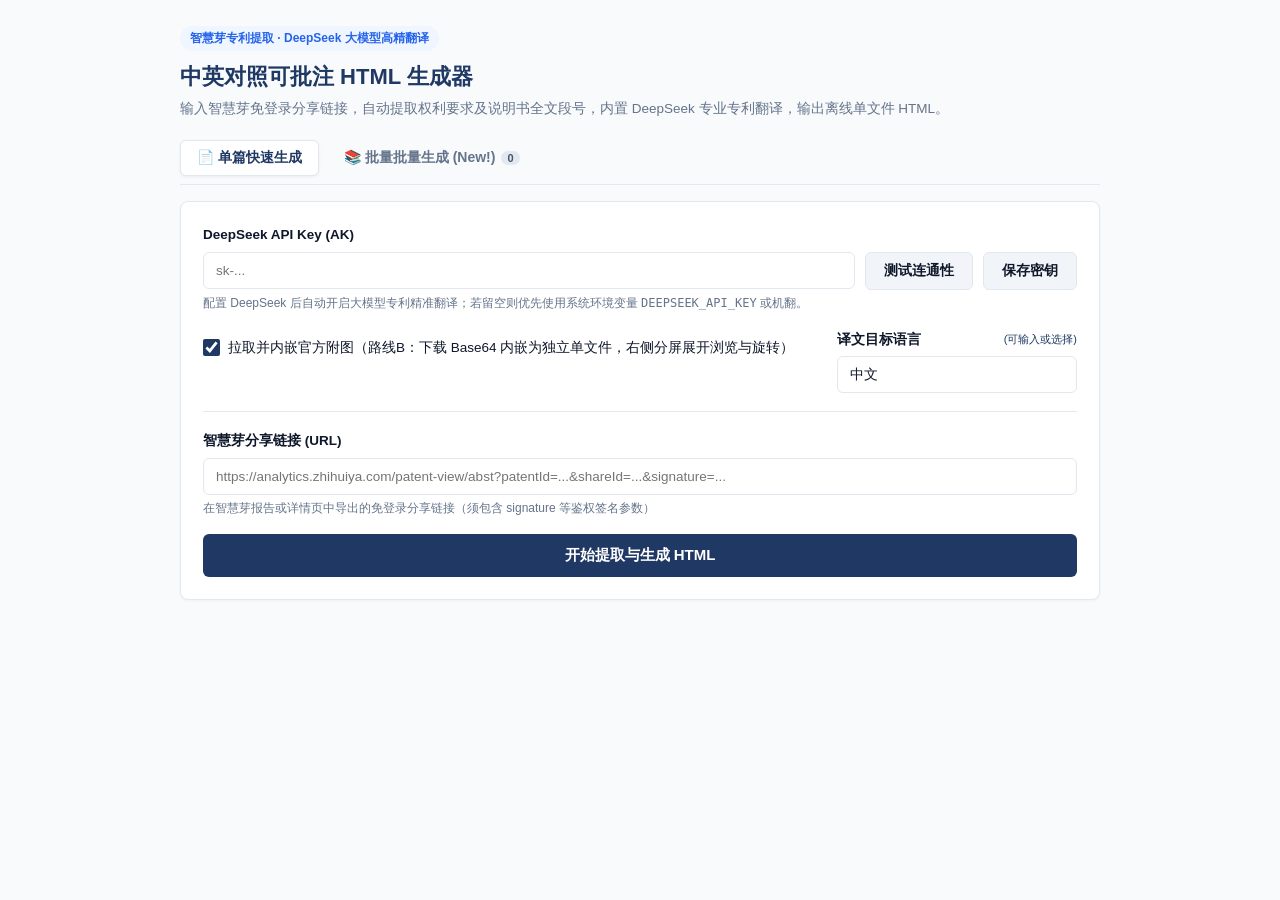
==== patent-anno-share/web/index.html @ 2f1590d3 "feat: initial commit for patent-tools with 5 core modules" ====
<!DOCTYPE html>
<html lang="zh-CN">
<head>
<meta charset="utf-8">
<meta name="viewport" content="width=device-width, initial-scale=1.0">
<title>智慧芽专利中英对照可批注 HTML 生成器</title>
<style>
:root {
  --primary: #1f3864;
  --primary-hover: #2a4b87;
  --accent: #2563eb;
  --accent-light: #eff6ff;
  --bg: #f8fafc;
  --card-bg: #ffffff;
  --text: #0f172a;
  --text-muted: #64748b;
  --border: #e2e8f0;
  --success: #10b981;
  --success-bg: #ecfdf5;
  --warning: #f59e0b;
  --danger: #ef4444;
  --radius: 8px;
}
* { box-sizing: border-box; margin: 0; padding: 0; }
body {
  font-family: -apple-system, BlinkMacSystemFont, "Segoe UI", Roboto, "Helvetica Neue", "PingFang SC", "Microsoft YaHei", sans-serif;
  background-color: var(--bg);
  color: var(--text);
  line-height: 1.6;
  padding: 24px 20px;
}
.container {
  max-width: 920px;
  margin: 0 auto;
}
header {
  margin-bottom: 20px;
}
.badge {
  display: inline-block;
  background: var(--accent-light);
  color: var(--accent);
  font-size: 12px;
  font-weight: 600;
  padding: 3px 10px;
  border-radius: 999px;
  margin-bottom: 8px;
}
h1 {
  font-size: 22px;
  color: var(--primary);
  font-weight: 700;
  margin-bottom: 4px;
}
.subtitle {
  color: var(--text-muted);
  font-size: 13.5px;
}

/* 导航 Tabs */
.tab-header {
  display: flex;
  gap: 8px;
  margin-bottom: 16px;
  border-bottom: 1px solid var(--border);
  padding-bottom: 8px;
}
.nav-tab {
  padding: 8px 16px;
  font-size: 14px;
  font-weight: 600;
  border-radius: 6px;
  border: 1px solid transparent;
  background: transparent;
  color: var(--text-muted);
  cursor: pointer;
  transition: all 0.15s;
  display: flex;
  align-items: center;
  gap: 6px;
}
.nav-tab:hover {
  background: #e2e8f0;
  color: var(--text);
}
.nav-tab.active {
  background: #fff;
  color: var(--primary);
  border-color: var(--border);
  box-shadow: 0 1px 3px rgba(0,0,0,0.06);
}
.nav-tab .tab-count {
  font-size: 11px;
  padding: 1px 6px;
  border-radius: 99px;
  background: #e2e8f0;
  color: #475569;
}
.nav-tab.active .tab-count {
  background: var(--primary);
  color: #fff;
}

.card {
  background: var(--card-bg);
  border: 1px solid var(--border);
  border-radius: var(--radius);
  padding: 22px;
  margin-bottom: 20px;
  box-shadow: 0 1px 3px rgba(0,0,0,0.04);
}
.form-group {
  margin-bottom: 16px;
}
label {
  display: block;
  font-size: 13.5px;
  font-weight: 600;
  color: var(--text);
  margin-bottom: 6px;
}
.hint {
  font-size: 12px;
  color: var(--text-muted);
  margin-top: 4px;
}
input[type="text"], input[type="password"], textarea {
  width: 100%;
  padding: 10px 12px;
  border: 1px solid var(--border);
  border-radius: 6px;
  font-size: 13.5px;
  color: var(--text);
  outline: none;
  font-family: inherit;
  transition: border-color 0.15s;
}
input[type="text"]:focus, input[type="password"]:focus, textarea:focus {
  border-color: var(--accent);
  box-shadow: 0 0 0 3px rgba(37,99,235,0.12);
}
textarea {
  min-height: 100px;
  resize: vertical;
  line-height: 1.5;
}

/* 上传拖拽区域 */
.dropzone {
  border: 2px dashed #cbd5e1;
  border-radius: 8px;
  padding: 26px 20px;
  text-align: center;
  background: #f8fafc;
  cursor: pointer;
  transition: all 0.2s;
  margin-bottom: 12px;
}
.dropzone:hover, .dropzone.dragover {
  border-color: var(--accent);
  background: var(--accent-light);
}
.dropzone .icon {
  font-size: 28px;
  margin-bottom: 6px;
}
.dropzone .primary-text {
  font-size: 14px;
  font-weight: 600;
  color: var(--primary);
}
.dropzone .sub-text {
  font-size: 12px;
  color: var(--text-muted);
  margin-top: 3px;
}

.row {
  display: flex;
  gap: 10px;
  align-items: center;
}
.btn {
  display: inline-flex;
  align-items: center;
  justify-content: center;
  padding: 9px 18px;
  font-size: 13.5px;
  font-weight: 600;
  border-radius: 6px;
  border: none;
  cursor: pointer;
  transition: all 0.15s;
  gap: 6px;
}
.btn-primary {
  background: var(--primary);
  color: #fff;
  width: 100%;
  padding: 12px;
  font-size: 15px;
}
.btn-primary:hover {
  background: var(--primary-hover);
}
.btn-primary:disabled {
  background: #94a3b8;
  cursor: not-allowed;
}
.btn-secondary {
  background: #f1f5f9;
  color: var(--text);
  border: 1px solid var(--border);
  white-space: nowrap;
}
.btn-secondary:hover {
  background: #e2e8f0;
}
.btn-success {
  background: #16a34a;
  color: #fff;
}
.btn-success:hover {
  background: #15803d;
}
.btn-sm {
  padding: 4px 10px;
  font-size: 12px;
}
.btn-danger {
  background: #fee2e2;
  color: #b91c1c;
}
.btn-danger:hover {
  background: #fecaca;
}

/* 批量表格 */
.batch-table-wrap {
  margin-top: 14px;
  border: 1px solid var(--border);
  border-radius: 6px;
  overflow: hidden;
  max-height: 280px;
  overflow-y: auto;
}
table.batch-table {
  width: 100%;
  border-collapse: collapse;
  font-size: 12.5px;
  text-align: left;
}
table.batch-table th {
  background: #f1f5f9;
  padding: 8px 12px;
  font-weight: 600;
  color: #475569;
  border-bottom: 1px solid var(--border);
  position: sticky;
  top: 0;
  z-index: 10;
}
table.batch-table td {
  padding: 8px 12px;
  border-bottom: 1px solid var(--border);
}
table.batch-table tr:hover {
  background: #f8fafc;
}
.status-pill {
  display: inline-block;
  padding: 2px 8px;
  border-radius: 99px;
  font-size: 11px;
  font-weight: 600;
}
.status-waiting { background: #e2e8f0; color: #475569; }
.status-running { background: #dbeafe; color: #1e40af; animation: pulse 1.2s infinite; }
.status-completed { background: #dcfce7; color: #15803d; }
.status-failed { background: #fee2e2; color: #991b1b; }
@keyframes pulse { 0% { opacity: 0.6; } 50% { opacity: 1; } 100% { opacity: 0.6; } }

/* 进度与日志 */
.progress-box {
  display: none;
  margin-top: 18px;
}
.progress-bar-bg {
  height: 8px;
  background: #e2e8f0;
  border-radius: 999px;
  overflow: hidden;
  margin-bottom: 6px;
}
.progress-bar-fill {
  height: 100%;
  width: 0%;
  background: var(--accent);
  transition: width 0.3s;
}
.progress-status {
  font-size: 13px;
  color: var(--text-muted);
  display: flex;
  justify-content: space-between;
}
.log-box {
  background: #0f172a;
  color: #f1f5f9;
  border-radius: 6px;
  padding: 12px 14px;
  font-family: Consolas, Monaco, "Courier New", monospace;
  font-size: 12px;
  line-height: 1.5;
  height: 160px;
  overflow-y: auto;
  margin-top: 12px;
  white-space: pre-wrap;
  word-break: break-all;
}

.result-card {
  display: none;
  background: #f0fdf4;
  border: 1px solid #bbf7d0;
  border-radius: var(--radius);
  padding: 16px 18px;
  margin-top: 18px;
}
.result-card h3 {
  color: #166534;
  font-size: 15px;
  margin-bottom: 6px;
  display: flex;
  align-items: center;
  gap: 6px;
}
.result-info {
  font-size: 13px;
  color: #15803d;
  margin-bottom: 12px;
}
.action-buttons {
  display: flex;
  gap: 10px;
}
.action-buttons .btn {
  flex: 1;
}
</style>
</head>
<body>

<div class="container">
  <header>
    <div class="badge">智慧芽专利提取 · DeepSeek 大模型高精翻译</div>
    <h1>中英对照可批注 HTML 生成器</h1>
    <div class="subtitle">输入智慧芽免登录分享链接，自动提取权利要求及说明书全文段号，内置 DeepSeek 专业专利翻译，输出离线单文件 HTML。</div>
  </header>

  <!-- 选项卡切换 -->
  <div class="tab-header">
    <button class="nav-tab active" id="tabSingle" onclick="switchMode('single')">
      <span>📄 单篇快速生成</span>
    </button>
    <button class="nav-tab" id="tabBatch" onclick="switchMode('batch')">
      <span>📚 批量批量生成 (New!)</span>
      <span class="tab-count" id="badgeBatchCount">0</span>
    </button>
  </div>

  <div class="card">
    <!-- 通用配置：DeepSeek API Key -->
    <div class="form-group">
      <label for="apiKey">DeepSeek API Key (AK)</label>
      <div class="row">
        <input type="password" id="apiKey" placeholder="sk-..." autocomplete="off">
        <button class="btn btn-secondary" id="btnTestKey" type="button">测试连通性</button>
        <button class="btn btn-secondary" id="btnSaveKey" type="button">保存密钥</button>
      </div>
      <div id="testResult" style="display:none; font-size:12.5px; margin-top:6px; padding:6px 10px; border-radius:4px;"></div>
      <div class="hint">配置 DeepSeek 后自动开启大模型专利精准翻译；若留空则优先使用系统环境变量 <code>DEEPSEEK_API_KEY</code> 或机翻。</div>
    </div>

    <!-- 通用配置：附图拉取 与 译文目标语言 -->
    <div style="display: grid; grid-template-columns: 1fr 240px; gap: 16px; align-items: start;">
      <div class="form-group" style="margin-bottom: 0;">
        <label style="display: flex; align-items: center; gap: 8px; cursor: pointer; font-weight: 500; height: 38px;">
          <input type="checkbox" id="withFigures" checked style="width: 17px; height: 17px; accent-color: var(--primary); cursor: pointer;">
          <span>拉取并内嵌官方附图（路线B：下载 Base64 内嵌为独立单文件，右侧分屏展开浏览与旋转）</span>
        </label>
      </div>

      <div class="form-group" style="margin-bottom: 0;">
        <label for="targetLang" style="display: flex; justify-content: space-between; align-items: center;">
          <span>译文目标语言</span>
          <span style="font-size: 11px; color: var(--primary); font-weight: normal;">(可输入或选择)</span>
        </label>
        <div style="position: relative;">
          <input type="text" id="targetLang" list="targetLangList" value="中文" placeholder="输入或选择语言" style="width: 100%; box-sizing: border-box; padding-right: 28px;">
          <datalist id="targetLangList">
            <option value="中文 (简体)">
            <option value="中文 (繁体)">
            <option value="英语 (English)">
            <option value="日语 (日本語)">
            <option value="韩语 (한국어)">
            <option value="德语 (Deutsch)">
            <option value="法语 (Français)">
            <option value="俄语 (Русский)">
            <option value="西班牙语 (Español)">
          </datalist>
        </div>
      </div>
    </div>

    <hr style="border:0; border-top:1px solid var(--border); margin: 18px 0;">

    <!-- 单篇模式面板 -->
    <div id="paneSingle">
      <div class="form-group">
        <label for="shareUrl">智慧芽分享链接 (URL)</label>
        <input type="text" id="shareUrl" placeholder="https://analytics.zhihuiya.com/patent-view/abst?patentId=...&shareId=...&signature=..." autocomplete="off">
        <div class="hint">在智慧芽报告或详情页中导出的免登录分享链接（须包含 signature 等鉴权签名参数）</div>
      </div>
      <button class="btn btn-primary" id="btnStartSingle" type="button">开始提取与生成 HTML</button>
    </div>

    <!-- 批量模式面板 -->
    <div id="paneBatch" style="display:none;">
      <!-- 上传 Excel 区域 -->
      <div class="dropzone" id="dropzone" onclick="document.getElementById('fileExcel').click()">
        <div class="icon">📊</div>
        <div class="primary-text">点击或拖拽上传 Excel 表格 (.xlsx, .xls) 或 CSV 文件</div>
        <div class="sub-text">系统将自动扫描工作表，精准提取单元格背后的超链接与对应公开号！</div>
        <input type="file" id="fileExcel" accept=".xlsx,.xls,.csv" style="display:none">
      </div>

      <!-- 或者多行粘贴 -->
      <div class="form-group">
        <div style="display:flex; justify-content:space-between; align-items:center; margin-bottom:4px;">
          <label style="margin-bottom:0;">或者直接粘贴多行链接 / 文本：</label>
          <button class="btn btn-secondary btn-sm" id="btnParseText" type="button">解析文本链接</button>
        </div>
        <textarea id="batchText" placeholder="每行一个智慧芽分享链接，或直接将包含公开号与链接的文本/CSV粘贴于此...&#10;例如：&#10;US9386805B2 https://analytics.zhihuiya.com/patent-view/abst?patentId=...&signature=..."></textarea>
      </div>

      <!-- 待处理任务清单表格 -->
      <div id="batchListSection" style="display:none; margin-top:16px;">
        <div style="display:flex; justify-content:space-between; align-items:center; margin-bottom:6px;">
          <span style="font-size:13.5px; font-weight:600; color:var(--primary);">待生成专利清单 (<span id="batchCountText">0</span> 件)：</span>
          <button class="btn btn-secondary btn-sm" id="btnClearBatch" type="button" style="color:#b91c1c;">清空清单</button>
        </div>
        <div class="batch-table-wrap">
          <table class="batch-table">
            <thead>
              <tr>
                <th style="width:40px;">#</th>
                <th style="width:140px;">公开号</th>
                <th>分享链接</th>
                <th style="width:90px;">状态</th>
                <th style="width:90px; text-align:center;">操作</th>
              </tr>
            </thead>
            <tbody id="batchTableBody"></tbody>
          </table>
        </div>
        <div style="margin-top:16px;">
          <button class="btn btn-primary" id="btnStartBatch" type="button">🚀 开始批量提取与生成 HTML</button>
        </div>
      </div>
    </div>

    <!-- 运行状态与进度条 -->
    <div class="progress-box" id="progressBox">
      <div class="progress-bar-bg">
        <div class="progress-bar-fill" id="progressFill"></div>
      </div>
      <div class="progress-status">
        <span id="stageText">正在准备启动引擎...</span>
        <span id="percentText">0%</span>
      </div>
      <div class="log-box" id="logBox"></div>
    </div>

    <!-- 结果卡片 -->
    <div class="result-card" id="resultCard">
      <h3 id="resultTitle">🎉 生成完成！</h3>
      <div class="result-info" id="resultInfo"></div>
      <div class="action-buttons">
        <button class="btn btn-success" id="btnOpenHtml" type="button">直接在浏览器中打开</button>
        <button class="btn btn-secondary" id="btnOpenFolder" type="button">📂 打开成果文件夹</button>
      </div>
    </div>
  </div>
</div>

<script>
let currentMode = "single";
let batchTasks = [];
let pollTimer = null;
let finalHtmlPath = "";
let lastLogLen = 0;

function switchMode(mode) {
  currentMode = mode;
  document.getElementById('tabSingle').classList.toggle('active', mode === 'single');
  document.getElementById('tabBatch').classList.toggle('active', mode === 'batch');
  document.getElementById('paneSingle').style.display = mode === 'single' ? 'block' : 'none';
  document.getElementById('paneBatch').style.display = mode === 'batch' ? 'block' : 'none';
}

async function init() {
  try {
    const res = await fetch('/api/config');
    const data = await res.json();
    if (data.api_key) {
      document.getElementById('apiKey').value = data.api_key;
    }
    if (data.target_lang) {
      document.getElementById('targetLang').value = data.target_lang;
    }
  } catch (e) {}
}

/* ---------- 密钥测试与保存 ---------- */
document.getElementById('btnTestKey').addEventListener('click', async () => {
  const btn = document.getElementById('btnTestKey');
  const resDiv = document.getElementById('testResult');
  const key = document.getElementById('apiKey').value.trim();

  btn.disabled = true;
  btn.textContent = '测试中...';
  resDiv.style.display = 'block';
  resDiv.style.background = '#f1f5f9';
  resDiv.style.color = '#475569';
  resDiv.textContent = '正在与 DeepSeek API 握手连通...';

  try {
    const resp = await fetch('/api/test-deepseek', {
      method: 'POST',
      headers: { 'Content-Type': 'application/json' },
      body: JSON.stringify({ api_key: key })
    });
    const data = await resp.json();
    if (data.ok) {
      resDiv.style.background = '#dcfce7';
      resDiv.style.color = '#15803d';
      resDiv.textContent = `✔ ${data.msg || '连通成功！DeepSeek API 状态正常，模型准备就绪。'}`;
    } else {
      resDiv.style.background = '#fee2e2';
      resDiv.style.color = '#991b1b';
      resDiv.textContent = `✖ 连通失败: ${data.error || '无法连接 API，请检查 Key 或网络'}`;
    }
  } catch (e) {
    resDiv.style.background = '#fee2e2';
    resDiv.style.color = '#991b1b';
    resDiv.textContent = `✖ 请求失败: ${e.message}`;
  } finally {
    btn.disabled = false;
    btn.textContent = '测试连通性';
  }
});

document.getElementById('btnSaveKey').addEventListener('click', async () => {
  const btn = document.getElementById('btnSaveKey');
  const key = document.getElementById('apiKey').value.trim();
  const targetLang = document.getElementById('targetLang').value.trim() || '中文';
  btn.disabled = true;
  btn.textContent = '保存中...';
  try {
    await fetch('/api/config', {
      method: 'POST',
      headers: { 'Content-Type': 'application/json' },
      body: JSON.stringify({ api_key: key, target_lang: targetLang })
    });
    alert('已成功保存配置（API 密钥与译文目标语言）！');
  } catch (e) {
    alert('保存失败: ' + e.message);
  } finally {
    btn.disabled = false;
    btn.textContent = '保存密钥';
  }
});

/* ---------- Excel 上传与解析 ---------- */
const dropzone = document.getElementById('dropzone');
const fileInput = document.getElementById('fileExcel');

dropzone.addEventListener('dragover', (e) => { e.preventDefault(); dropzone.classList.add('dragover'); });
dropzone.addEventListener('dragleave', () => dropzone.classList.remove('dragover'));
dropzone.addEventListener('drop', (e) => {
  e.preventDefault();
  dropzone.classList.remove('dragover');
  if (e.dataTransfer.files.length > 0) {
    handleFile(e.dataTransfer.files[0]);
  }
});
fileInput.addEventListener('change', () => {
  if (fileInput.files.length > 0) {
    handleFile(fileInput.files[0]);
  }
});

function handleFile(file) {
  const reader = new FileReader();
  reader.onload = async (e) => {
    const base64 = e.target.result.split(',')[1];
    try {
      const resp = await fetch('/api/parse-batch', {
        method: 'POST',
        headers: { 'Content-Type': 'application/json' },
        body: JSON.stringify({ file_base64: base64, filename: file.name })
      });
      const res = await resp.json();
      if (res.ok && res.items.length > 0) {
        addBatchTasks(res.items);
      } else {
        alert(res.error || '未在文件中识别到有效的专利分享链接');
      }
    } catch (err) {
      alert('解析文件异常: ' + err.message);
    }
  };
  reader.readAsDataURL(file);
}

document.getElementById('btnParseText').addEventListener('click', async () => {
  const txt = document.getElementById('batchText').value.trim();
  if (!txt) { alert('请先在输入框中粘贴包含链接的文本'); return; }
  try {
    const resp = await fetch('/api/parse-batch', {
      method: 'POST',
      headers: { 'Content-Type': 'application/json' },
      body: JSON.stringify({ text: txt })
    });
    const res = await resp.json();
    if (res.ok && res.items.length > 0) {
      addBatchTasks(res.items);
    } else {
      alert('未能识别到有效的智慧芽分享链接');
    }
  } catch (err) {
    alert('解析异常: ' + err.message);
  }
});

function addBatchTasks(newItems) {
  // 判重合入
  const existUrls = new Set(batchTasks.map(t => t.url));
  newItems.forEach(it => {
    if (!existUrls.has(it.url)) {
      batchTasks.push(it);
      existUrls.add(it.url);
    }
  });
  renderBatchTable();
}

function renderBatchTable() {
  const tbody = document.getElementById('batchTableBody');
  tbody.innerHTML = '';
  document.getElementById('batchCountText').textContent = batchTasks.length;
  document.getElementById('badgeBatchCount').textContent = batchTasks.length;
  document.getElementById('batchListSection').style.display = batchTasks.length > 0 ? 'block' : 'none';

  batchTasks.forEach((t, i) => {
    const tr = document.createElement('tr');
    let statusClass = 'status-waiting';
    let statusText = '等待处理';
    if (t.status === 'running') { statusClass = 'status-running'; statusText = '正在处理...'; }
    else if (t.status === 'completed') { statusClass = 'status-completed'; statusText = '✔ 已完成'; }
    else if (t.status === 'failed') { statusClass = 'status-failed'; statusText = '✖ 失败'; }

    tr.innerHTML = `
      <td>${i + 1}</td>
      <td><strong>${t.pn || '-'}</strong></td>
      <td style="color:#64748b; font-size:11.5px; word-break:break-all;">${t.url.slice(0, 75)}...</td>
      <td><span class="status-pill ${statusClass}">${statusText}</span></td>
      <td style="text-align:center;">
        ${t.html ? `<button class="btn btn-secondary btn-sm" onclick="openFile('${encodeURIComponent(t.html)}')">打开</button>` : `<button class="btn btn-danger btn-sm" onclick="removeTask(${i})">移除</button>`}
      </td>
    `;
    tbody.appendChild(tr);
  });
}

function removeTask(idx) {
  batchTasks.splice(idx, 1);
  renderBatchTable();
}
document.getElementById('btnClearBatch').onclick = () => {
  batchTasks = [];
  renderBatchTable();
};

/* ---------- 任务启动与轮询 ---------- */
document.getElementById('btnStartSingle').addEventListener('click', () => {
  const url = document.getElementById('shareUrl').value.trim();
  if (!url) { alert('请输入智慧芽分享链接'); return; }
  startJob('/api/start', { url });
});

document.getElementById('btnStartBatch').addEventListener('click', () => {
  if (batchTasks.length === 0) { alert('待生成清单为空，请先上传 Excel 或粘贴链接'); return; }
  startJob('/api/start-batch', { tasks: batchTasks });
});

async function startJob(endpoint, payload) {
  const apiKey = document.getElementById('apiKey').value.trim();
  const withFigures = document.getElementById('withFigures').checked;
  const targetLang = document.getElementById('targetLang').value.trim() || '中文';

  payload.api_key = apiKey;
  payload.with_figures = withFigures;
  payload.target_lang = targetLang;

  document.getElementById('btnStartSingle').disabled = true;
  document.getElementById('btnStartBatch').disabled = true;
  document.getElementById('progressBox').style.display = 'block';
  document.getElementById('resultCard').style.display = 'none';
  document.getElementById('logBox').textContent = '';
  lastLogLen = 0;

  try {
    const resp = await fetch(endpoint, {
      method: 'POST',
      headers: { 'Content-Type': 'application/json' },
      body: JSON.stringify(payload)
    });
    const res = await resp.json();
    if (!res.ok) {
      alert('启动任务失败: ' + (res.error || '未知错误'));
      document.getElementById('btnStartSingle').disabled = false;
      document.getElementById('btnStartBatch').disabled = false;
      return;
    }
    startPolling();
  } catch (err) {
    alert('请求失败: ' + err.message);
    document.getElementById('btnStartSingle').disabled = false;
    document.getElementById('btnStartBatch').disabled = false;
  }
}

function startPolling() {
  if (pollTimer) clearInterval(pollTimer);
  pollTimer = setInterval(async () => {
    try {
      const resp = await fetch(`/api/status?since=${lastLogLen}`);
      const data = await resp.json();

      document.getElementById('progressFill').style.width = data.progress + '%';
      document.getElementById('percentText').textContent = data.progress + '%';
      document.getElementById('stageText').textContent = data.stage;

      if (data.logs && data.logs.length > 0) {
        const box = document.getElementById('logBox');
        data.logs.forEach(l => { box.textContent += l + '\n'; });
        box.scrollTop = box.scrollHeight;
        lastLogLen += data.logs.length;
      }

      // 如果是批量模式，同步更新表格行状态
      if (data.mode === 'batch' && data.batch_tasks) {
        batchTasks = data.batch_tasks;
        renderBatchTable();
      }

      if (data.status === 'completed') {
        clearInterval(pollTimer);
        document.getElementById('btnStartSingle').disabled = false;
        document.getElementById('btnStartBatch').disabled = false;
        showResult(data);
      } else if (data.status === 'failed') {
        clearInterval(pollTimer);
        document.getElementById('btnStartSingle').disabled = false;
        document.getElementById('btnStartBatch').disabled = false;
        alert('生成失败: ' + (data.error || '请查看控制台日志'));
      }
    } catch (e) {}
  }, 1000);
}

function showResult(data) {
  const card = document.getElementById('resultCard');
  const title = document.getElementById('resultTitle');
  const info = document.getElementById('resultInfo');
  finalHtmlPath = data.final_html;

  card.style.display = 'block';
  if (data.mode === 'batch') {
    title.textContent = `🎉 批量生成全部完成！`;
    info.textContent = `成功处理并导出了 ${data.batch_completed}/${data.batch_total} 件专利的独立中英对照可批注 HTML 单文件。`;
    document.getElementById('btnOpenHtml').style.display = 'none';
  } else {
    title.textContent = `🎉 HTML 生成完成！`;
    info.textContent = `已生成独立单文件: ${finalHtmlPath}`;
    document.getElementById('btnOpenHtml').style.display = 'inline-flex';
  }
}

function openFile(encodedPath) {
  fetch(`/api/open?target=${encodedPath}`);
}
document.getElementById('btnOpenHtml').onclick = () => {
  if (finalHtmlPath) fetch(`/api/open?target=${encodeURIComponent(finalHtmlPath)}`);
};
document.getElementById('btnOpenFolder').onclick = () => {
  fetch(`/api/open-folder`);
};

init();
</script>
</body>
</html>
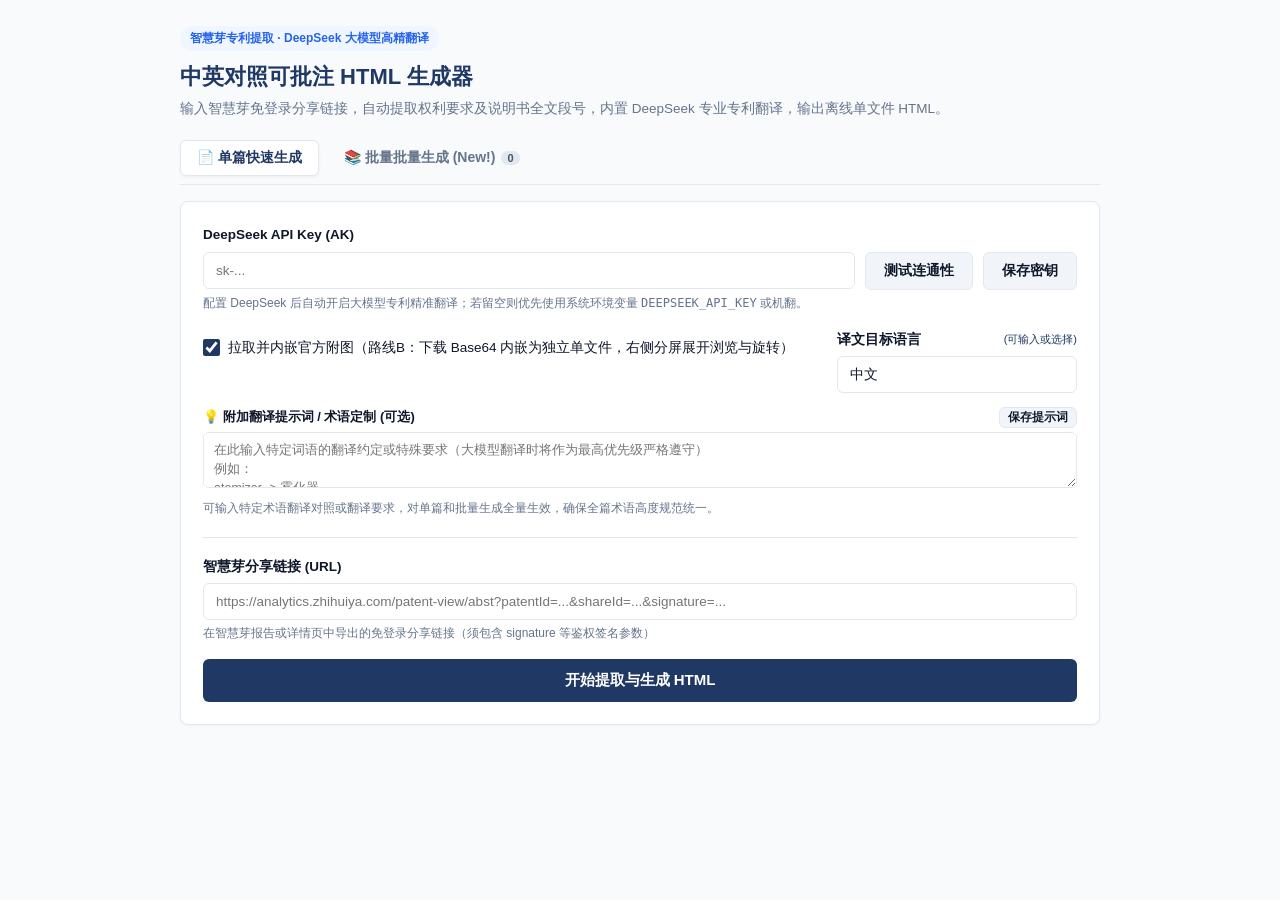
==== commit 57ee2665: "feat(patent-anno-share): 增加说明书段号一致性校验门禁与附加翻译提示词功能 - 强化 JS 抓取端对无括号 4 位裸数字段号 (0001..00XX) 与节标题吸附识别，严禁官" ====
--- a/patent-anno-share/web/index.html
+++ b/patent-anno-share/web/index.html
@@ -411,6 +411,18 @@
           </datalist>
         </div>
       </div>
+    </div>
+
+    <!-- 通用配置：附加翻译提示词 / 术语定制 (Extra Prompt) -->
+    <div class="form-group" style="margin-top: 14px; margin-bottom: 0;">
+      <div style="display:flex; justify-content:space-between; align-items:center; margin-bottom:4px;">
+        <label for="extraPrompt" style="margin-bottom:0; font-size:13px; font-weight:600; color:var(--text); display:flex; align-items:center; gap:6px;">
+          <span>💡 附加翻译提示词 / 术语定制 (可选)</span>
+        </label>
+        <button class="btn btn-secondary btn-sm" id="btnSavePrompt" type="button" style="font-size:11.5px; padding:2px 8px;">保存提示词</button>
+      </div>
+      <textarea id="extraPrompt" rows="2" style="min-height:55px; font-size:12.5px; padding:8px 10px;" placeholder="在此输入特定词语的翻译约定或特殊要求（大模型翻译时将作为最高优先级严格遵守）&#10;例如：&#10;atomizer -> 雾化器&#10;cartridge -> 烟弹&#10;wick -> 导液芯"></textarea>
+      <div class="hint">可输入特定术语翻译对照或翻译要求，对单篇和批量生成全量生效，确保全篇术语高度规范统一。</div>
     </div>
 
     <hr style="border:0; border-top:1px solid var(--border); margin: 18px 0;">
@@ -518,6 +530,9 @@
     }
     if (data.target_lang) {
       document.getElementById('targetLang').value = data.target_lang;
+    }
+    if (data.extra_prompt) {
+      document.getElementById('extraPrompt').value = data.extra_prompt;
     }
   } catch (e) {}
 }
@@ -565,20 +580,41 @@
   const btn = document.getElementById('btnSaveKey');
   const key = document.getElementById('apiKey').value.trim();
   const targetLang = document.getElementById('targetLang').value.trim() || '中文';
+  const extraPrompt = document.getElementById('extraPrompt').value.trim();
   btn.disabled = true;
   btn.textContent = '保存中...';
   try {
     await fetch('/api/config', {
       method: 'POST',
       headers: { 'Content-Type': 'application/json' },
-      body: JSON.stringify({ api_key: key, target_lang: targetLang })
+      body: JSON.stringify({ api_key: key, target_lang: targetLang, extra_prompt: extraPrompt })
     });
-    alert('已成功保存配置（API 密钥与译文目标语言）！');
+    alert('已成功保存配置（API 密钥、目标语言与附加提示词）！');
   } catch (e) {
     alert('保存失败: ' + e.message);
   } finally {
     btn.disabled = false;
     btn.textContent = '保存密钥';
+  }
+});
+
+document.getElementById('btnSavePrompt').addEventListener('click', async () => {
+  const btn = document.getElementById('btnSavePrompt');
+  const extraPrompt = document.getElementById('extraPrompt').value.trim();
+  btn.disabled = true;
+  btn.textContent = '保存中...';
+  try {
+    await fetch('/api/config', {
+      method: 'POST',
+      headers: { 'Content-Type': 'application/json' },
+      body: JSON.stringify({ extra_prompt: extraPrompt })
+    });
+    alert('已成功保存附加翻译提示词！');
+  } catch (e) {
+    alert('保存失败: ' + e.message);
+  } finally {
+    btn.disabled = false;
+    btn.textContent = '保存提示词';
   }
 });
 
@@ -709,10 +745,12 @@
   const apiKey = document.getElementById('apiKey').value.trim();
   const withFigures = document.getElementById('withFigures').checked;
   const targetLang = document.getElementById('targetLang').value.trim() || '中文';
+  const extraPrompt = document.getElementById('extraPrompt').value.trim();
 
   payload.api_key = apiKey;
   payload.with_figures = withFigures;
   payload.target_lang = targetLang;
+  payload.extra_prompt = extraPrompt;
 
   document.getElementById('btnStartSingle').disabled = true;
   document.getElementById('btnStartBatch').disabled = true;
